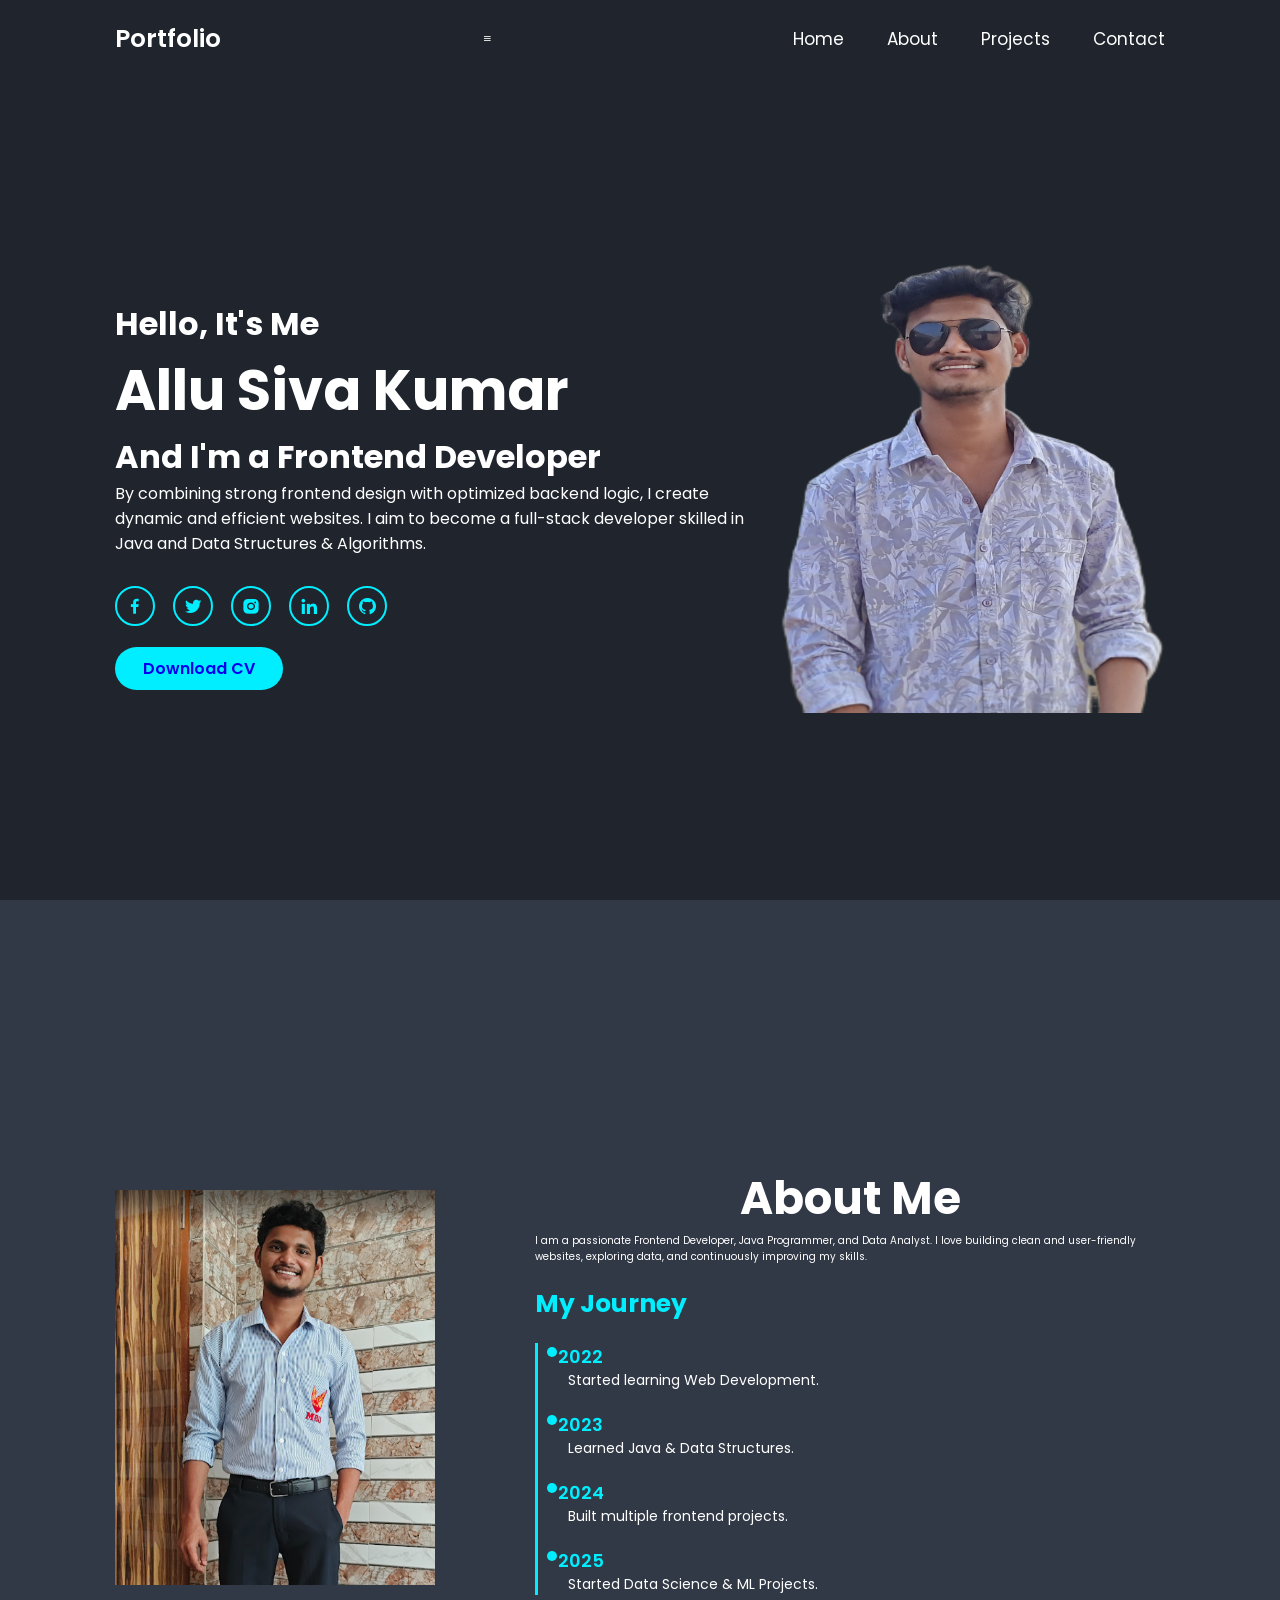
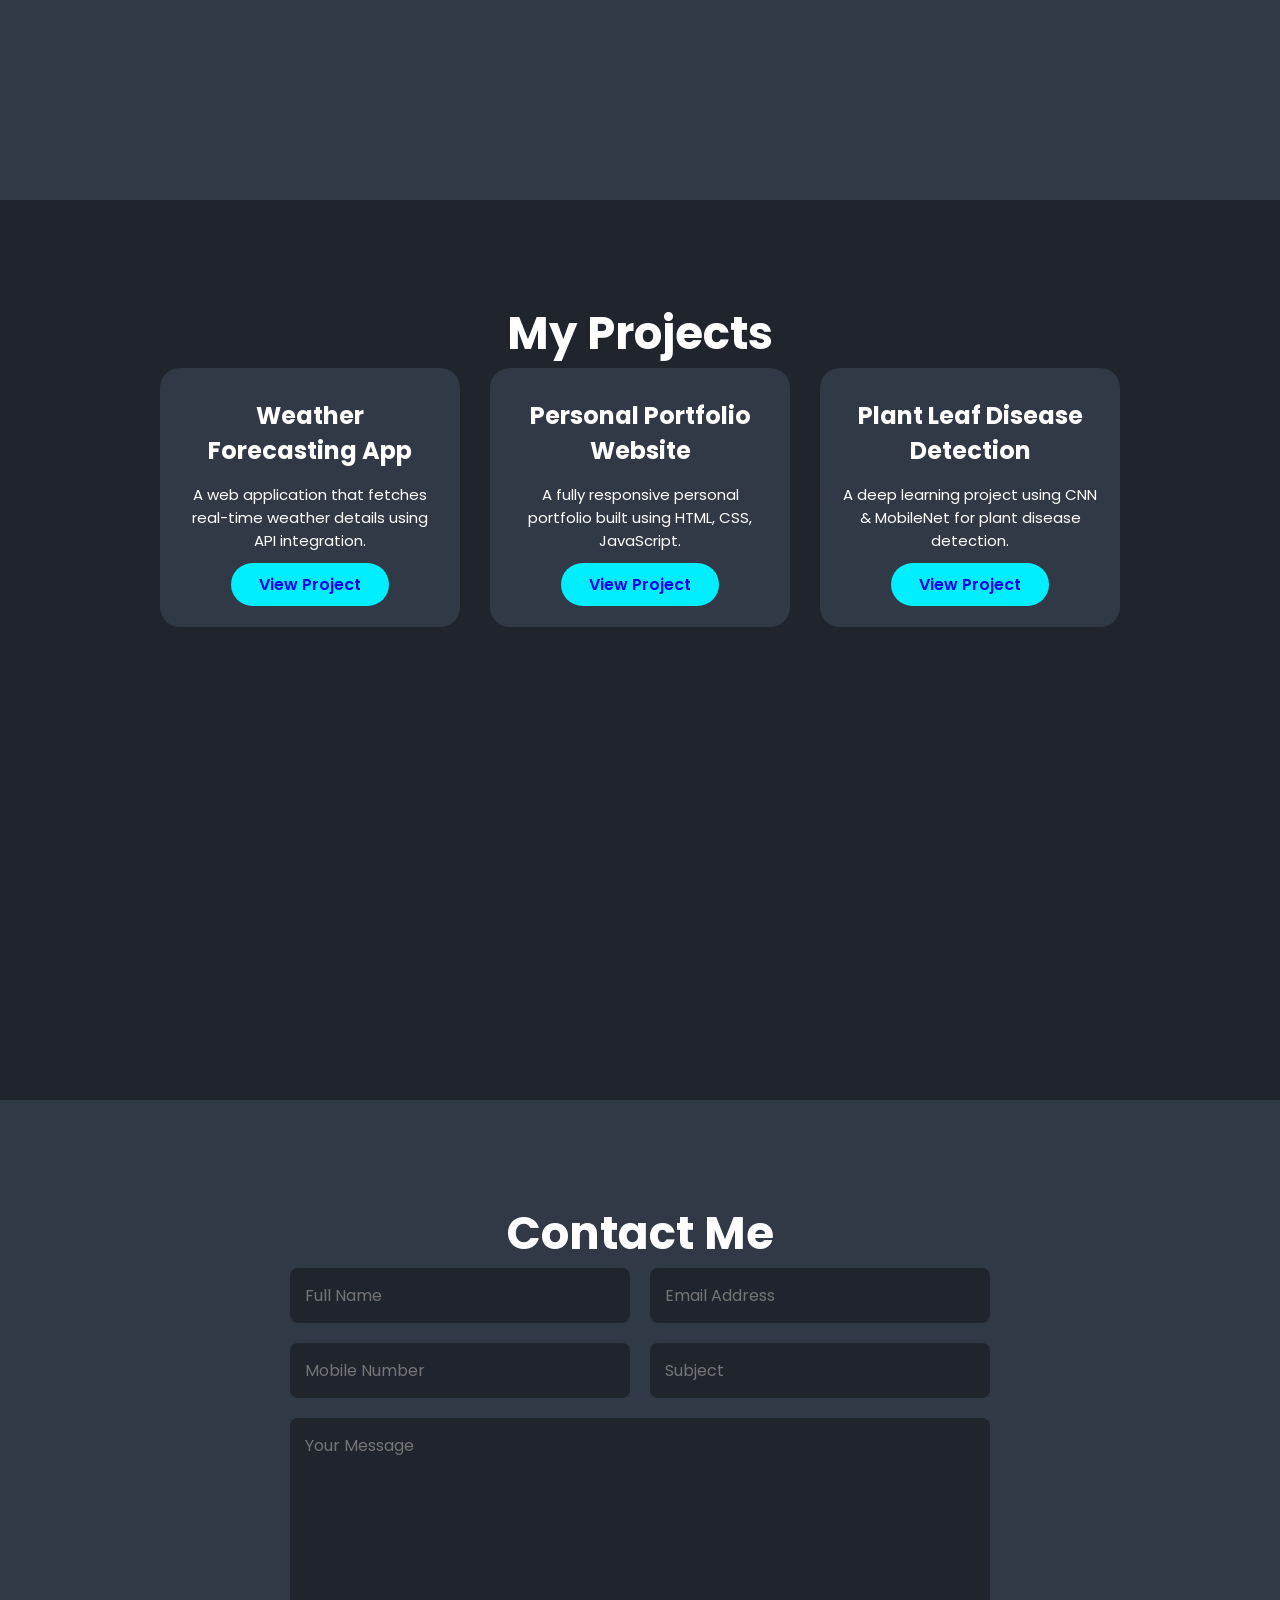
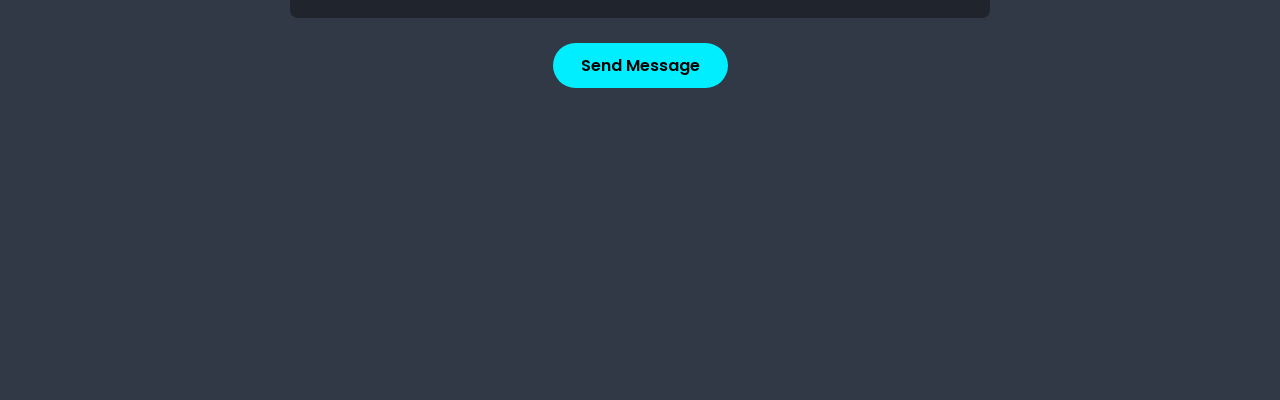
==== index.html @ 23515b1d "third changes" ====
<!DOCTYPE html>
<html lang="en">
<head>
    <meta charset="UTF-8">
    <meta name="viewport" content="width=device-width, initial-scale=1.0">
    <title>My Portfolio Website</title>
    <link rel="stylesheet" href="style.css">
    <link href='https://unpkg.com/boxicons@2.1.4/css/boxicons.min.css' rel='stylesheet'>
</head>
<body>

    <!-- Header -->
    <header class="header">
        <a href="#" class="logo">Portfolio</a>

        <i class='bx bx-menu' id="menu-icon"></i>

        <nav class="navbar">
            <a href="#home">Home</a>
            <a href="#about">About</a>
            <a href="#projects">Projects</a>
            <a href="#contact">Contact</a>
        </nav>
    </header>

    <main>

        <!-- Home Section -->
        <section class="home" id="home">
            <div class="home-content">
                <h3>Hello, It's Me</h3>
                <h1>Allu Siva Kumar</h1>
                <h3>And I'm a <span>Frontend Developer</span></h3>

                <p>
                    By combining strong frontend design with optimized backend logic, 
                    I create dynamic and efficient websites. I aim to become a full-stack
                    developer skilled in Java and Data Structures & Algorithms.
                </p>

                <div class="social-media">
                    <a href="https://www.facebook.com/sivakumar.allu.311/"><i class='bx bxl-facebook'></i></a>
                    <a href="https://x.com/Siva_kumar_allu"><i class='bx bxl-twitter'></i></a>
                    <a href="https://www.instagram.com/siva_kumar_allu/"><i class='bx bxl-instagram-alt'></i></a>
                    <a href="https://www.linkedin.com/in/siva-kumar-allu/"><i class='bx bxl-linkedin'></i></a>
                    <a href="https://github.com/AlluSivaKumar"><i class='bx bxl-github'></i></a>
                </div>

                <a href="#" class="btn">Download CV</a>
            </div>

            <div class="home-img">
                <img src="Siva_Kumar_Allu.png" alt="My Profile Photo" width="250" height="450">
            </div>
        </section>

        <!-- About Section -->
        <section id="about" class="about">
            <div class="about-img">
                <img src="Siva_Kumar_Allu_3.png" alt="My Photo">
            </div>

            <div class="about-content">
                <h2 class="heading">About <span>Me</span></h2>

                <p>
                    I am a passionate Frontend Developer, Java Programmer, and Data Analyst.
                    I love building clean and user-friendly websites, exploring data, 
                    and continuously improving my skills.
                </p>

                <!-- Skill Bars -->
                <!-- <h3 class="sub-heading">Technical Skills</h3>

                <div class="skill-bars">
                    <div class="skill"><p>HTML</p><span></span></div>
                    <div class="skill"><p>CSS</p><span></span></div>
                    <div class="skill"><p>JavaScript</p><span></span></div>
                    <div class="skill"><p>Python</p><span></span></div>
                    <div class="skill"><p>Java</p><span></span></div>
                </div> -->

                <!-- Circular Progress -->
                <!-- <h3 class="sub-heading">Skill Proficiency</h3>

                <div class="circular-container">
                    <div class="circle" data-progress="90">
                        <span>HTML</span>
                    </div>
                    <div class="circle" data-progress="85">
                        <span>CSS</span>
                    </div>
                    <div class="circle" data-progress="75">
                        <span>Java</span>
                    </div>
                    <div class="circle" data-progress="80">
                        <span>Python</span>
                    </div>
                </div> -->

                <!-- Timeline -->
                <h3 class="sub-heading">My Journey</h3>

                <div class="timeline">
                    <div class="timeline-item">
                        <span>2022</span>
                        <p>Started learning Web Development.</p>
                    </div>

                    <div class="timeline-item">
                        <span>2023</span>
                        <p>Learned Java & Data Structures.</p>
                    </div>

                    <div class="timeline-item">
                        <span>2024</span>
                        <p>Built multiple frontend projects.</p>
                    </div>

                    <div class="timeline-item">
                        <span>2025</span>
                        <p>Started Data Science & ML Projects.</p>
                    </div>
                </div>
            </div>
        </section>

        <!-- Projects Section -->
        <section class="projects" id="projects">
            <h2 class="heading">My <span>Projects</span></h2>

            <div class="projects-container">

                <div class="projects-box">
                    <h3>Weather Forecasting App</h3>
                    <p>A web application that fetches real-time weather details using API integration.</p>
                    <a href="https://allusivakumar.github.io/RealTime-Weather-Forecasting-Project/" class="btn">View Project</a>
                </div>

                <div class="projects-box">
                    <h3>Personal Portfolio Website</h3>
                    <p>A fully responsive personal portfolio built using HTML, CSS, JavaScript.</p>
                    <a href="#" class="btn">View Project</a>
                </div>

                <div class="projects-box">
                    <h3>Plant Leaf Disease Detection</h3>
                    <p>A deep learning project using CNN & MobileNet for plant disease detection.</p>
                    <a href="#" class="btn">View Project</a>
                </div>

            </div>
        </section>

        <!-- Contact Section -->
        <section class="contact" id="contact">
            <h2 class="heading">Contact <span>Me</span></h2>

            <form action="#" class="contact-form">
                <div class="input-box">
                    <input type="text" placeholder="Full Name" required>
                    <input type="email" placeholder="Email Address" required>
                </div>

                <div class="input-box">
                    <input type="number" placeholder="Mobile Number" required>
                    <input type="text" placeholder="Subject" required>
                </div>

                <textarea cols="30" rows="10" placeholder="Your Message" required></textarea>

                <button class="btn" onclick="alert('Submitted successfully')">Send Message</button>
            </form>
        </section>

    </main>
</body>
</html>
---- style.css ----
@import url('https://fonts.googleapis.com/css2?family=Poppins:wght@300;400;500;600;700;800;900&display=swap');

* {
    margin: 0;
    padding: 0;
    box-sizing: border-box;
    text-decoration: none;
    border: none;
    outline: none;
    scroll-behavior: smooth;
    font-family: 'Poppins', sans-serif;
}

:root {
    --bg-color: #1f242d;
    --second-bg-color: #323946;
    --text-color: #fff;
    --main-color: #0ef;
}

html {
    font-size: 62.5%;
    overflow-x: hidden;
}

body {
    background-color: var(--bg-color);
    color: var(--text-color);
}

section {
    min-height: 100vh;
    padding: 10rem 9% 2rem;
}

/* Header */
.header {
    position: fixed;
    top: 0;
    left: 0;
    width: 100%;
    padding: 2rem 9%;
    background: var(--bg-color);
    display: flex;
    justify-content: space-between;
    align-items: center;
    z-index: 100;
}

.logo {
    font-size: 2.5rem;
    font-weight: 600;
    color: var(--text-color);
}

.navbar a {
    font-size: 1.7rem;
    color: var(--text-color);
    margin-left: 4rem;
    transition: .3s;
}

.navbar a:hover {
    color: var(--main-color);
}

/* Home Section */
.home {
    display: flex;
    justify-content: center;
    align-items: center;
}

.home-img img {
    width: 30vw;
}

.home-content h3 {
    font-size: 3.2rem;
}

.home-content h1 {
    font-size: 5.6rem;
}

.home-content p {
    font-size: 1.6rem;
}

/* Social Media */
.social-media a {
    display: inline-flex;
    justify-content: center;
    align-items: center;
    width: 4rem;
    height: 4rem;
    border: 0.2rem solid var(--main-color);
    border-radius: 50%;
    font-size: 2rem;
    color: var(--main-color);
    margin: 3rem 1.5rem 3rem 0;
    transition: 1s ease;
}

.social-media a:hover {
    background: var(--main-color);
    color: var(--second-bg-color);
    box-shadow: 0 0 1rem var(--main-color);
}

/* Button */
.btn {
    padding: 1rem 2.8rem;
    background: var(--main-color);
    border-radius: 3rem;
    font-size: 1.6rem;
    font-weight: 600;
    cursor: pointer;
    transition: 0.5s ease;
}

.btn:hover {
    box-shadow: 0 0 1rem var(--main-color);
}

/* About Section */
.about {
    display: flex;
    justify-content: center;
    align-items: center;
    gap: 10rem;
    background: var(--second-bg-color);
}

.about img {
    width: 25vw;
}

.heading {
    text-align: center;
    font-size: 4.5rem;
}

/* Subheading */
.sub-heading {
    font-size: 2.5rem;
    margin: 2rem 0 1rem;
    color: var(--main-color);
}

/* Skill Bars */
.skill-bars {
    width: 100%;
}

.skill {
    margin: 1rem 0;
}

.skill p {
    font-size: 1.6rem;
}

.skill span {
    display: block;
    height: 1rem;
    background: var(--main-color);
    border-radius: 1rem;
    margin-top: .5rem;
    width: 0;
    animation: fillBars 2s forwards;
}

.skill:nth-child(1) span { width: 90%; }
.skill:nth-child(2) span { width: 85%; }
.skill:nth-child(3) span { width: 80%; }
.skill:nth-child(4) span { width: 75%; }
.skill:nth-child(5) span { width: 70%; }

@keyframes fillBars {
    from { width: 0; }
    to { width: initial; }
}

/* Circular Progress */
.circular-container {
    display: flex;
    gap: 2rem;
    flex-wrap: wrap;
    margin: 2rem 0;
}

.circle {
    position: relative;
    width: 120px;
    height: 120px;
    border-radius: 50%;
    background: conic-gradient(var(--main-color) calc(var(--progress)*1%), #222 0);
    display: flex;
    justify-content: center;
    align-items: center;
}

.circle span {
    position: absolute;
    font-size: 1.6rem;
}

.circle::before {
    content: "";
    position: absolute;
    width: 90px;
    height: 90px;
    background: var(--second-bg-color);
    border-radius: 50%;
}

.circle[data-progress] {
    --progress: calc((attr(data-progress number) / 100) * 100);
}

/* Timeline */
.timeline {
    border-left: 3px solid var(--main-color);
    padding-left: 2rem;
    margin-top: 2rem;
}

.timeline-item {
    margin-bottom: 2rem;
    position: relative;
}

.timeline-item span {
    font-size: 1.8rem;
    color: var(--main-color);
    font-weight: 600;
}

.timeline-item p {
    font-size: 1.4rem;
    padding-left: 1rem;
}

.timeline-item::before {
    content: "";
    position: absolute;
    left: -1.1rem;
    top: .4rem;
    width: 1rem;
    height: 1rem;
    background: var(--main-color);
    border-radius: 50%;
}

/* Projects Section */
.projects-container {
    display: flex;
    justify-content: center;
    align-items: center;
    gap: 3rem;
    flex-wrap: wrap;
}

.projects-box {
    background: var(--second-bg-color);
    padding: 3rem 2rem;
    border-radius: 2rem;
    width: 30rem;
    text-align: center;
    transition: .4s ease;
}

.projects-box:hover {
    transform: translateY(-10px);
    box-shadow: 0 0 1rem var(--main-color);
}

.projects-box h3 {
    font-size: 2.4rem;
    margin-bottom: 1.5rem;
}

.projects-box p {
    font-size: 1.5rem;
    margin-bottom: 2rem;
}

/* Contact Section */
.contact {
    background: var(--second-bg-color);
}

.contact-form {
    max-width: 70rem;
    margin: 0 auto;
    text-align: center;
}

.contact-form .input-box {
    display: flex;
    justify-content: space-between;
    gap: 2rem;
    margin-bottom: 2rem;
}

.contact-form input,
.contact-form textarea {
    width: 100%;
    padding: 1.5rem;
    border-radius: .8rem;
    background: var(--bg-color);
    color: var(--text-color);
    font-size: 1.6rem;
}

.contact-form textarea {
    resize: none;
    height: 20rem;
}

.contact-form button {
    margin-top: 2rem;
}
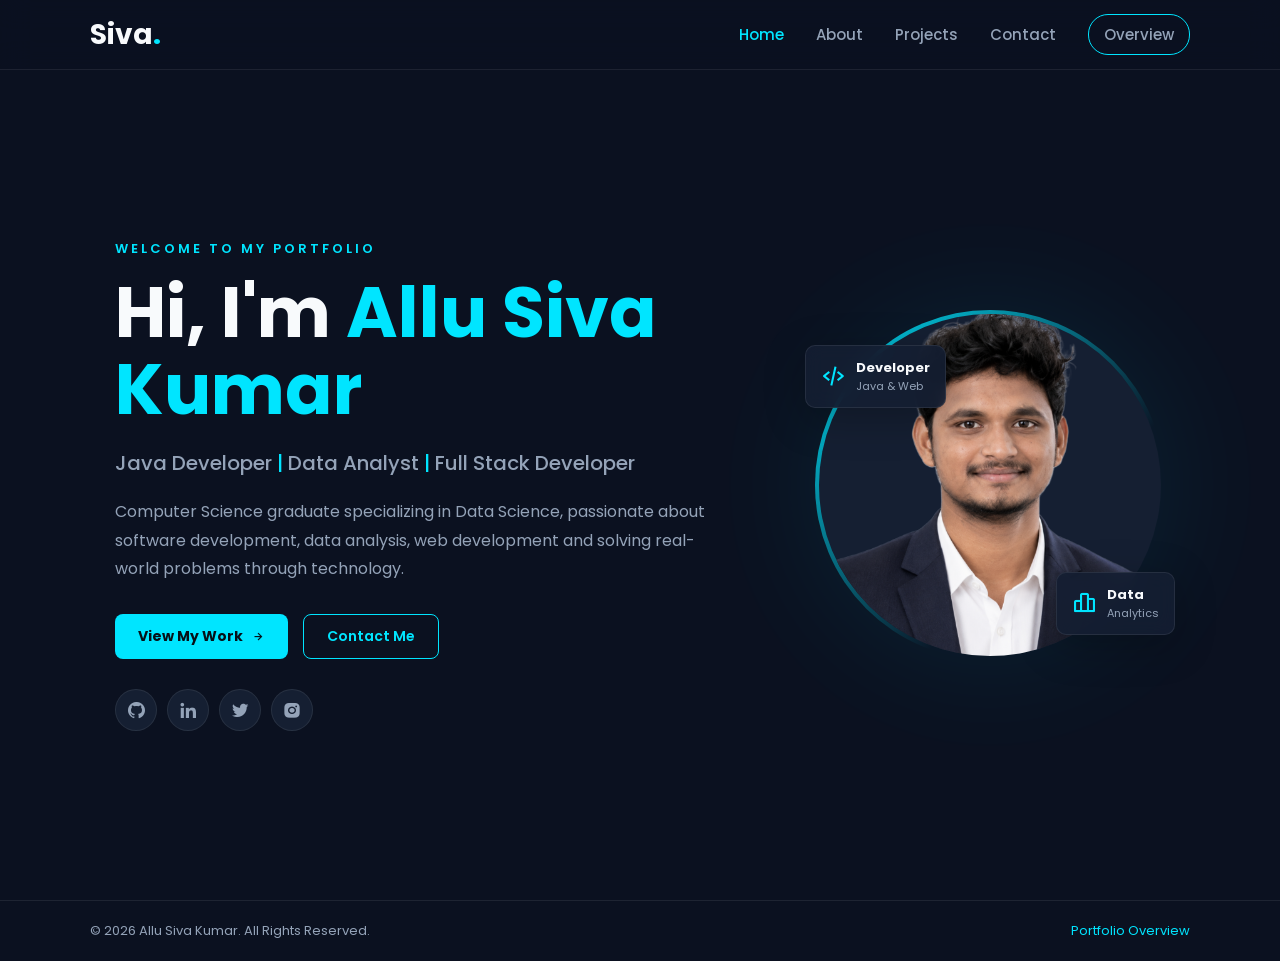
==== commit 90f69945: "Updates" ====
--- a/index.html
+++ b/index.html
@@ -1,178 +1,152 @@
 <!DOCTYPE html>
 <html lang="en">
+
 <head>
     <meta charset="UTF-8">
     <meta name="viewport" content="width=device-width, initial-scale=1.0">
-    <title>My Portfolio Website</title>
-    <link rel="stylesheet" href="style.css">
-    <link href='https://unpkg.com/boxicons@2.1.4/css/boxicons.min.css' rel='stylesheet'>
+
+    <title>Allu Siva Kumar | Java Developer & Data Analyst</title>
+
+    <link rel="stylesheet" href="css/style.css">
+    <link rel="stylesheet" href="css/home.css">
+
+    <link href="https://unpkg.com/boxicons@2.1.4/css/boxicons.min.css" rel="stylesheet">
 </head>
+
 <body>
 
-    <!-- Header -->
-    <header class="header">
-        <a href="#" class="logo">Portfolio</a>
+<header class="header">
 
-        <i class='bx bx-menu' id="menu-icon"></i>
+    <a href="index.html" class="logo">
+        Siva<span>.</span>
+    </a>
 
-        <nav class="navbar">
-            <a href="#home">Home</a>
-            <a href="#about">About</a>
-            <a href="#projects">Projects</a>
-            <a href="#contact">Contact</a>
-        </nav>
-    </header>
+    <i class='bx bx-menu' id="menu-icon"></i>
 
-    <main>
+    <nav class="navbar">
+        <a href="index.html" class="active">Home</a>
+        <a href="about.html">About</a>
+        <a href="projects.html">Projects</a>
+        <a href="contact.html">Contact</a>
+        <a href="dashboard.html" class="dashboard-link">Overview</a>
+    </nav>
 
-        <!-- Home Section -->
-        <section class="home" id="home">
-            <div class="home-content">
-                <h3>Hello, It's Me</h3>
-                <h1>Allu Siva Kumar</h1>
-                <h3>And I'm a <span>Frontend Developer</span></h3>
+</header>
 
-                <p>
-                    By combining strong frontend design with optimized backend logic, 
-                    I create dynamic and efficient websites. I aim to become a full-stack
-                    developer skilled in Java and Data Structures & Algorithms.
-                </p>
 
-                <div class="social-media">
-                    <a href="https://www.facebook.com/sivakumar.allu.311/"><i class='bx bxl-facebook'></i></a>
-                    <a href="https://x.com/Siva_kumar_allu"><i class='bx bxl-twitter'></i></a>
-                    <a href="https://www.instagram.com/siva_kumar_allu/"><i class='bx bxl-instagram-alt'></i></a>
-                    <a href="https://www.linkedin.com/in/siva-kumar-allu/"><i class='bx bxl-linkedin'></i></a>
-                    <a href="https://github.com/AlluSivaKumar"><i class='bx bxl-github'></i></a>
-                </div>
+<main>
 
-                <a href="#" class="btn">Download CV</a>
+<section class="home">
+
+    <div class="home-content">
+
+        <p class="welcome">
+            WELCOME TO MY PORTFOLIO
+        </p>
+
+        <h1>
+            Hi, I'm <span>Allu Siva Kumar</span>
+        </h1>
+
+        <h2>
+            Java Developer
+            <span>|</span>
+            Data Analyst
+            <span>|</span>
+            Full Stack Developer
+        </h2>
+
+        <p class="hero-description">
+            Computer Science graduate specializing in Data Science,
+            passionate about software development, data analysis,
+            web development and solving real-world problems through technology.
+        </p>
+
+        <div class="home-buttons">
+
+            <a href="projects.html" class="btn">
+                View My Work
+                <i class='bx bx-right-arrow-alt'></i>
+            </a>
+
+            <a href="contact.html" class="outline-btn">
+                Contact Me
+            </a>
+
+        </div>
+
+
+        <div class="social-media">
+
+            <a href="https://github.com/AlluSivaKumar" target="_blank">
+                <i class='bx bxl-github'></i>
+            </a>
+
+            <a href="https://www.linkedin.com/in/siva-kumar-allu/" target="_blank">
+                <i class='bx bxl-linkedin'></i>
+            </a>
+
+            <a href="https://x.com/Siva_kumar_allu" target="_blank">
+                <i class='bx bxl-twitter'></i>
+            </a>
+
+            <a href="https://www.instagram.com/siva_kumar_allu/" target="_blank">
+                <i class='bx bxl-instagram-alt'></i>
+            </a>
+
+        </div>
+
+    </div>
+
+
+    <div class="home-image-area">
+
+        <div class="image-glow"></div>
+
+        <div class="home-image">
+
+            <img src="Profile_pic_1.png"
+                 alt="Allu Siva Kumar">
+
+        </div>
+
+        <div class="floating-card card-one">
+            <i class='bx bx-code-alt'></i>
+            <div>
+                <strong>Developer</strong>
+                <small>Java & Web</small>
             </div>
+        </div>
 
-            <div class="home-img">
-                <img src="Siva_Kumar_Allu.png" alt="My Profile Photo" width="250" height="450">
+        <div class="floating-card card-two">
+            <i class='bx bx-bar-chart-alt-2'></i>
+            <div>
+                <strong>Data</strong>
+                <small>Analytics</small>
             </div>
-        </section>
+        </div>
 
-        <!-- About Section -->
-        <section id="about" class="about">
-            <div class="about-img">
-                <img src="Siva_Kumar_Allu_3.png" alt="My Photo">
-            </div>
+    </div>
 
-            <div class="about-content">
-                <h2 class="heading">About <span>Me</span></h2>
+</section>
 
-                <p>
-                    I am a passionate Frontend Developer, Java Programmer, and Data Analyst.
-                    I love building clean and user-friendly websites, exploring data, 
-                    and continuously improving my skills.
-                </p>
+</main>
 
-                <!-- Skill Bars -->
-                <!-- <h3 class="sub-heading">Technical Skills</h3>
 
-                <div class="skill-bars">
-                    <div class="skill"><p>HTML</p><span></span></div>
-                    <div class="skill"><p>CSS</p><span></span></div>
-                    <div class="skill"><p>JavaScript</p><span></span></div>
-                    <div class="skill"><p>Python</p><span></span></div>
-                    <div class="skill"><p>Java</p><span></span></div>
-                </div> -->
+<footer class="footer">
 
-                <!-- Circular Progress -->
-                <!-- <h3 class="sub-heading">Skill Proficiency</h3>
+    <p>
+        © 2026 Allu Siva Kumar. All Rights Reserved.
+    </p>
 
-                <div class="circular-container">
-                    <div class="circle" data-progress="90">
-                        <span>HTML</span>
-                    </div>
-                    <div class="circle" data-progress="85">
-                        <span>CSS</span>
-                    </div>
-                    <div class="circle" data-progress="75">
-                        <span>Java</span>
-                    </div>
-                    <div class="circle" data-progress="80">
-                        <span>Python</span>
-                    </div>
-                </div> -->
+    <a href="dashboard.html">
+        Portfolio Overview
+    </a>
 
-                <!-- Timeline -->
-                <h3 class="sub-heading">My Journey</h3>
+</footer>
 
-                <div class="timeline">
-                    <div class="timeline-item">
-                        <span>2022</span>
-                        <p>Started learning Web Development.</p>
-                    </div>
 
-                    <div class="timeline-item">
-                        <span>2023</span>
-                        <p>Learned Java & Data Structures.</p>
-                    </div>
+<script src="js/script.js"></script>
 
-                    <div class="timeline-item">
-                        <span>2024</span>
-                        <p>Built multiple frontend projects.</p>
-                    </div>
-
-                    <div class="timeline-item">
-                        <span>2025</span>
-                        <p>Started Data Science & ML Projects.</p>
-                    </div>
-                </div>
-            </div>
-        </section>
-
-        <!-- Projects Section -->
-        <section class="projects" id="projects">
-            <h2 class="heading">My <span>Projects</span></h2>
-
-            <div class="projects-container">
-
-                <div class="projects-box">
-                    <h3>Weather Forecasting App</h3>
-                    <p>A web application that fetches real-time weather details using API integration.</p>
-                    <a href="https://allusivakumar.github.io/RealTime-Weather-Forecasting-Project/" class="btn">View Project</a>
-                </div>
-
-                <div class="projects-box">
-                    <h3>Personal Portfolio Website</h3>
-                    <p>A fully responsive personal portfolio built using HTML, CSS, JavaScript.</p>
-                    <a href="#" class="btn">View Project</a>
-                </div>
-
-                <div class="projects-box">
-                    <h3>Plant Leaf Disease Detection</h3>
-                    <p>A deep learning project using CNN & MobileNet for plant disease detection.</p>
-                    <a href="#" class="btn">View Project</a>
-                </div>
-
-            </div>
-        </section>
-
-        <!-- Contact Section -->
-        <section class="contact" id="contact">
-            <h2 class="heading">Contact <span>Me</span></h2>
-
-            <form action="#" class="contact-form">
-                <div class="input-box">
-                    <input type="text" placeholder="Full Name" required>
-                    <input type="email" placeholder="Email Address" required>
-                </div>
-
-                <div class="input-box">
-                    <input type="number" placeholder="Mobile Number" required>
-                    <input type="text" placeholder="Subject" required>
-                </div>
-
-                <textarea cols="30" rows="10" placeholder="Your Message" required></textarea>
-
-                <button class="btn" onclick="alert('Submitted successfully')">Send Message</button>
-            </form>
-        </section>
-
-    </main>
 </body>
-</html>
+</html>
--- a/css/style.css
+++ b/css/style.css
@@ -0,0 +1,804 @@
+@import url('https://fonts.googleapis.com/css2?family=Poppins:wght@300;400;500;600;700;800&display=swap');
+
+
+* {
+    margin: 0;
+    padding: 0;
+    box-sizing: border-box;
+    text-decoration: none;
+    border: none;
+    outline: none;
+}
+
+
+html {
+    font-size: 62.5%;
+    scroll-behavior: smooth;
+}
+
+
+body {
+    font-family: 'Poppins', sans-serif;
+    background: #0b1120;
+    color: #f8fafc;
+}
+
+
+:root {
+
+    --bg: #0b1120;
+
+    --bg-light: #111827;
+
+    --card: #151f32;
+
+    --card-hover: #1b2940;
+
+    --primary: #00e5ff;
+
+    --primary-dark: #00a8bd;
+
+    --text: #f8fafc;
+
+    --muted: #94a3b8;
+
+    --border: rgba(255,255,255,.08);
+
+}
+
+
+span {
+    color: var(--primary);
+}
+
+
+.header {
+
+    position: fixed;
+
+    top: 0;
+    left: 0;
+
+    width: 100%;
+
+    height: 7rem;
+
+    padding: 0 7%;
+
+    display: flex;
+
+    justify-content: space-between;
+
+    align-items: center;
+
+    background: rgba(11,17,32,.88);
+
+    backdrop-filter: blur(15px);
+
+    border-bottom: 1px solid var(--border);
+
+    z-index: 1000;
+
+}
+
+
+.logo {
+
+    color: var(--text);
+
+    font-size: 2.8rem;
+
+    font-weight: 700;
+
+}
+
+
+.navbar {
+
+    display: flex;
+
+    align-items: center;
+
+    gap: 3.2rem;
+
+}
+
+
+.navbar a {
+
+    color: var(--muted);
+
+    font-size: 1.5rem;
+
+    font-weight: 500;
+
+    transition: .3s;
+
+}
+
+
+.navbar a:hover,
+.navbar a.active {
+
+    color: var(--primary);
+
+}
+
+
+.dashboard-link {
+
+    padding: .8rem 1.5rem;
+
+    border: 1px solid var(--primary);
+
+    border-radius: 2rem;
+
+}
+
+
+#menu-icon {
+
+    display: none;
+
+    font-size: 3rem;
+
+    cursor: pointer;
+
+}
+
+
+.btn {
+
+    display: inline-flex;
+
+    align-items: center;
+
+    justify-content: center;
+
+    gap: .8rem;
+
+    padding: 1.2rem 2.3rem;
+
+    background: var(--primary);
+
+    color: #061018;
+
+    border-radius: .8rem;
+
+    font-size: 1.4rem;
+
+    font-weight: 700;
+
+    transition: .3s;
+
+}
+
+
+.btn:hover {
+
+    background: #fff;
+
+    transform: translateY(-3px);
+
+    box-shadow: 0 1rem 3rem rgba(0,229,255,.2);
+
+}
+
+
+.outline-btn {
+
+    display: inline-flex;
+
+    padding: 1.1rem 2.3rem;
+
+    border: 1px solid var(--primary);
+
+    color: var(--primary);
+
+    border-radius: .8rem;
+
+    font-size: 1.4rem;
+
+    font-weight: 600;
+
+    transition: .3s;
+
+}
+
+
+.outline-btn:hover {
+
+    background: var(--primary);
+
+    color: #061018;
+
+}
+
+
+.footer {
+
+    padding: 2rem 7%;
+
+    border-top: 1px solid var(--border);
+
+    display: flex;
+
+    justify-content: space-between;
+
+    align-items: center;
+
+    color: var(--muted);
+
+    font-size: 1.3rem;
+
+}
+
+
+.footer a {
+
+    color: var(--primary);
+
+}
+
+
+@media(max-width: 768px) {
+
+    #menu-icon {
+        display: block;
+    }
+
+
+    .navbar {
+
+        position: absolute;
+
+        top: 7rem;
+        left: 0;
+
+        width: 100%;
+
+        padding: 2rem;
+
+        background: var(--bg);
+
+        display: none;
+
+        flex-direction: column;
+
+        align-items: flex-start;
+
+        gap: 2rem;
+
+        border-bottom: 1px solid var(--border);
+
+    }
+
+
+    .navbar.active {
+        display: flex;
+    }
+
+
+    .header {
+        padding: 0 5%;
+    }
+
+
+    .footer {
+
+        flex-direction: column;
+
+        gap: 1rem;
+
+        text-align: center;
+
+    }
+
+}
+
+
+
+/* =========================================
+   ONE-FRAME PORTFOLIO DASHBOARD
+========================================= */
+
+.dashboard-body {
+
+    min-height: 100vh;
+
+    overflow: hidden;
+
+}
+
+
+.dashboard {
+
+    min-height: 100vh;
+
+    padding: 9rem 5% 2rem;
+
+}
+
+
+.dashboard-header {
+
+    display: flex;
+
+    justify-content: space-between;
+
+    align-items: center;
+
+    margin-bottom: 2rem;
+
+}
+
+
+.dashboard-header p {
+
+    color: var(--primary);
+
+    font-size: 1rem;
+
+    letter-spacing: .2rem;
+
+}
+
+
+.dashboard-header h1 {
+
+    font-size: 3rem;
+
+}
+
+
+.dashboard-grid {
+
+    height: calc(100vh - 15rem);
+
+    display: grid;
+
+    grid-template-columns: 1.2fr 1fr 1fr;
+
+    grid-template-rows: 1fr 1fr;
+
+    gap: 1.5rem;
+
+}
+
+
+.dashboard-card {
+
+    position: relative;
+
+    padding: 2rem;
+
+    background: var(--card);
+
+    border: 1px solid var(--border);
+
+    border-radius: 1.5rem;
+
+    overflow: hidden;
+
+    transition: .3s;
+
+}
+
+
+.dashboard-card:hover {
+
+    border-color: var(--primary);
+
+    transform: translateY(-3px);
+
+    background: var(--card-hover);
+
+}
+
+
+.dashboard-card-top {
+
+    display: flex;
+
+    justify-content: space-between;
+
+    align-items: center;
+
+}
+
+
+.card-label {
+
+    color: var(--primary);
+
+    font-size: 1rem;
+
+    font-weight: 600;
+
+    letter-spacing: .15rem;
+
+}
+
+
+.dashboard-card-top i {
+
+    color: var(--muted);
+
+    font-size: 2rem;
+
+}
+
+
+.dashboard-card h2 {
+
+    font-size: 2.2rem;
+
+    margin: 1rem 0 .5rem;
+
+}
+
+
+.dashboard-card p {
+
+    color: var(--muted);
+
+    font-size: 1.2rem;
+
+    line-height: 1.6;
+
+}
+
+
+.hero-card {
+
+    grid-row: span 2;
+
+    display: flex;
+
+    flex-direction: column;
+
+    justify-content: center;
+
+}
+
+
+.profile-small {
+
+    width: 11rem;
+
+    height: 11rem;
+
+    border-radius: 50%;
+
+    padding: .3rem;
+
+    background: linear-gradient(
+        135deg,
+        var(--primary),
+        transparent
+    );
+
+    margin: 1.5rem 0;
+
+}
+
+
+.profile-small img {
+
+    width: 100%;
+
+    height: 100%;
+
+    border-radius: 50%;
+
+    object-fit: cover;
+
+}
+
+
+.hero-card h2 {
+
+    font-size: 2.8rem;
+
+}
+
+
+.mini-stats {
+
+    display: flex;
+
+    gap: 2.5rem;
+
+    margin-top: 2rem;
+
+}
+
+
+.mini-stats div {
+
+    display: flex;
+
+    flex-direction: column;
+
+}
+
+
+.mini-stats strong {
+
+    color: var(--primary);
+
+    font-size: 2rem;
+
+}
+
+
+.mini-stats span {
+
+    color: var(--muted);
+
+    font-size: 1rem;
+
+}
+
+
+.dashboard-icon {
+
+    font-size: 4rem;
+
+    color: var(--primary);
+
+    margin-top: 2rem;
+
+}
+
+
+.skill-preview {
+
+    display: flex;
+
+    flex-wrap: wrap;
+
+    gap: .6rem;
+
+    margin-top: 1.5rem;
+
+}
+
+
+.skill-preview span {
+
+    padding: .4rem .8rem;
+
+    background: rgba(0,229,255,.06);
+
+    border: 1px solid rgba(0,229,255,.2);
+
+    border-radius: 2rem;
+
+    font-size: 1rem;
+
+}
+
+
+.project-count {
+
+    display: flex;
+
+    align-items: center;
+
+    gap: 1rem;
+
+    margin-top: 1.5rem;
+
+}
+
+
+.project-count strong {
+
+    color: var(--primary);
+
+    font-size: 3rem;
+
+}
+
+
+.project-count span {
+
+    color: var(--muted);
+
+    font-size: 1rem;
+
+}
+
+
+.contact-link {
+
+    display: inline-flex;
+
+    align-items: center;
+
+    gap: .7rem;
+
+    margin-top: 1.5rem;
+
+    color: var(--primary);
+
+    font-size: 1.2rem;
+
+    font-weight: 600;
+
+}
+
+
+.dashboard-skills {
+
+    display: flex;
+
+    flex-direction: column;
+
+}
+
+
+.dashboard-skills {
+
+    gap: 1rem;
+
+}
+
+
+.dashboard-skills span {
+
+    display: inline-flex;
+
+    align-items: center;
+
+    gap: .5rem;
+
+    width: fit-content;
+
+    padding: .4rem .8rem;
+
+    color: var(--muted);
+
+    background: var(--bg-light);
+
+    border-radius: .5rem;
+
+    font-size: 1rem;
+
+}
+
+
+.dashboard-skills i {
+
+    color: var(--primary);
+
+    font-size: 1.4rem;
+
+}
+
+
+.social-dashboard {
+
+    display: flex;
+
+    flex-direction: column;
+
+    justify-content: center;
+
+}
+
+
+.dashboard-social {
+
+    display: flex;
+
+    gap: 1rem;
+
+    margin-top: 1.5rem;
+
+}
+
+
+.dashboard-social a {
+
+    width: 4rem;
+
+    height: 4rem;
+
+    display: flex;
+
+    justify-content: center;
+
+    align-items: center;
+
+    border: 1px solid var(--border);
+
+    border-radius: 50%;
+
+    color: var(--muted);
+
+    font-size: 1.8rem;
+
+    transition: .3s;
+
+}
+
+
+.dashboard-social a:hover {
+
+    color: var(--primary);
+
+    border-color: var(--primary);
+
+}
+
+
+@media(max-width: 900px) {
+
+    .dashboard-body {
+
+        overflow-y: auto;
+
+    }
+
+
+    .dashboard {
+
+        padding-top: 9rem;
+
+    }
+
+
+    .dashboard-grid {
+
+        height: auto;
+
+        grid-template-columns: 1fr 1fr;
+
+        grid-template-rows: auto;
+
+    }
+
+
+    .hero-card {
+
+        grid-row: auto;
+
+    }
+
+}
+
+
+@media(max-width: 600px) {
+
+    .dashboard-header {
+
+        align-items: flex-start;
+
+        gap: 1rem;
+
+    }
+
+
+    .dashboard-header h1 {
+
+        font-size: 2.2rem;
+
+    }
+
+
+    .dashboard-grid {
+
+        grid-template-columns: 1fr;
+
+    }
+
+
+    .dashboard-body {
+
+        overflow-y: auto;
+
+    }
+
+}
--- a/css/home.css
+++ b/css/home.css
@@ -0,0 +1,343 @@
+.home {
+
+    min-height: calc(100vh - 7rem);
+
+    margin-top: 7rem;
+
+    padding: 5rem 9%;
+
+    display: flex;
+
+    align-items: center;
+
+    justify-content: space-between;
+
+    gap: 5rem;
+
+    overflow: hidden;
+
+}
+
+
+.home-content {
+
+    max-width: 68rem;
+
+}
+
+
+.welcome {
+
+    color: var(--primary);
+
+    font-size: 1.3rem;
+
+    font-weight: 600;
+
+    letter-spacing: .3rem;
+
+    margin-bottom: 1.5rem;
+
+}
+
+
+.home h1 {
+
+    font-size: clamp(4.5rem, 7vw, 7rem);
+
+    line-height: 1.1;
+
+    margin-bottom: 2rem;
+
+}
+
+
+.home h2 {
+
+    color: var(--muted);
+
+    font-size: 2rem;
+
+    font-weight: 500;
+
+    margin-bottom: 2rem;
+
+}
+
+
+.home h2 span {
+
+    color: var(--primary);
+
+}
+
+
+.hero-description {
+
+    max-width: 60rem;
+
+    color: var(--muted);
+
+    font-size: 1.6rem;
+
+    line-height: 1.8;
+
+}
+
+
+.home-buttons {
+
+    display: flex;
+
+    gap: 1.5rem;
+
+    margin-top: 3rem;
+
+}
+
+
+.social-media {
+
+    display: flex;
+
+    gap: 1rem;
+
+    margin-top: 3rem;
+
+}
+
+
+.social-media a {
+
+    width: 4.2rem;
+
+    height: 4.2rem;
+
+    display: flex;
+
+    justify-content: center;
+
+    align-items: center;
+
+    border: 1px solid var(--border);
+
+    background: var(--card);
+
+    border-radius: 50%;
+
+    color: var(--muted);
+
+    font-size: 2rem;
+
+    transition: .3s;
+
+}
+
+
+.social-media a:hover {
+
+    color: var(--primary);
+
+    border-color: var(--primary);
+
+    transform: translateY(-4px);
+
+}
+
+
+.home-image-area {
+
+    position: relative;
+
+    width: 42rem;
+
+    height: 48rem;
+
+    display: flex;
+
+    align-items: center;
+
+    justify-content: center;
+
+}
+
+
+.image-glow {
+
+    position: absolute;
+
+    width: 35rem;
+
+    height: 35rem;
+
+    border-radius: 50%;
+
+    background: var(--primary);
+
+    opacity: .08;
+
+    filter: blur(6rem);
+
+}
+
+
+.home-image {
+
+    width: 35rem;
+
+    height: 35rem;
+
+    border-radius: 50%;
+
+    padding: .4rem;
+
+    background: linear-gradient(
+        135deg,
+        var(--primary),
+        transparent 65%
+    );
+
+    position: relative;
+
+    z-index: 2;
+
+}
+
+
+.home-image img {
+
+    width: 100%;
+
+    height: 100%;
+
+    object-fit: cover;
+
+    border-radius: 50%;
+
+    background: var(--card);
+
+}
+
+
+.floating-card {
+
+    position: absolute;
+
+    z-index: 5;
+
+    display: flex;
+
+    align-items: center;
+
+    gap: 1rem;
+
+    padding: 1.2rem 1.5rem;
+
+    background: rgba(21,31,50,.9);
+
+    border: 1px solid var(--border);
+
+    backdrop-filter: blur(1rem);
+
+    border-radius: 1rem;
+
+    box-shadow: 0 1rem 4rem rgba(0,0,0,.25);
+
+}
+
+
+.floating-card i {
+
+    font-size: 2.5rem;
+
+    color: var(--primary);
+
+}
+
+
+.floating-card strong {
+
+    display: block;
+
+    font-size: 1.3rem;
+
+}
+
+
+.floating-card small {
+
+    color: var(--muted);
+
+    font-size: 1.1rem;
+
+}
+
+
+.card-one {
+
+    left: -1rem;
+
+    top: 10rem;
+
+}
+
+
+.card-two {
+
+    right: -1rem;
+
+    bottom: 9rem;
+
+}
+
+
+@media(max-width: 900px) {
+
+    .home {
+
+        flex-direction: column;
+
+        text-align: center;
+
+        padding-top: 8rem;
+
+    }
+
+
+    .home-buttons,
+    .social-media {
+
+        justify-content: center;
+
+    }
+
+
+    .home-image-area {
+
+        transform: scale(.85);
+
+    }
+
+}
+
+
+@media(max-width: 500px) {
+
+    .home-image-area {
+
+        transform: scale(.65);
+
+        margin-top: -4rem;
+
+        margin-bottom: -7rem;
+
+    }
+
+
+    .home-buttons {
+
+        flex-direction: column;
+
+    }
+
+}
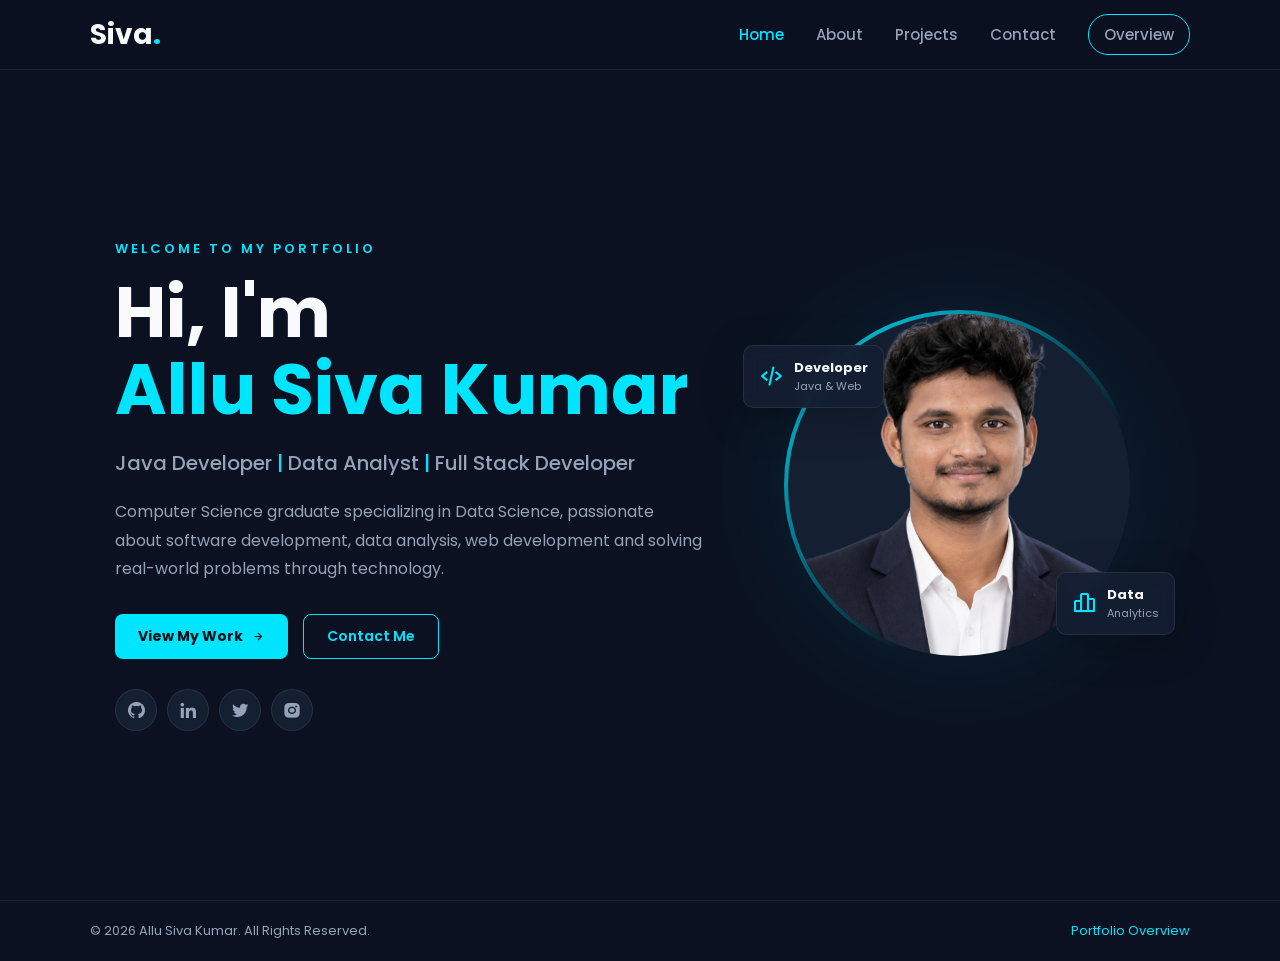
==== commit 370eb1df: "Updates Resume" ====
--- a/index.html
+++ b/index.html
@@ -45,7 +45,7 @@
         </p>
 
         <h1>
-            Hi, I'm <span>Allu Siva Kumar</span>
+            Hi, I'm <span><p>Allu Siva Kumar</p></span>
         </h1>
 
         <h2>
